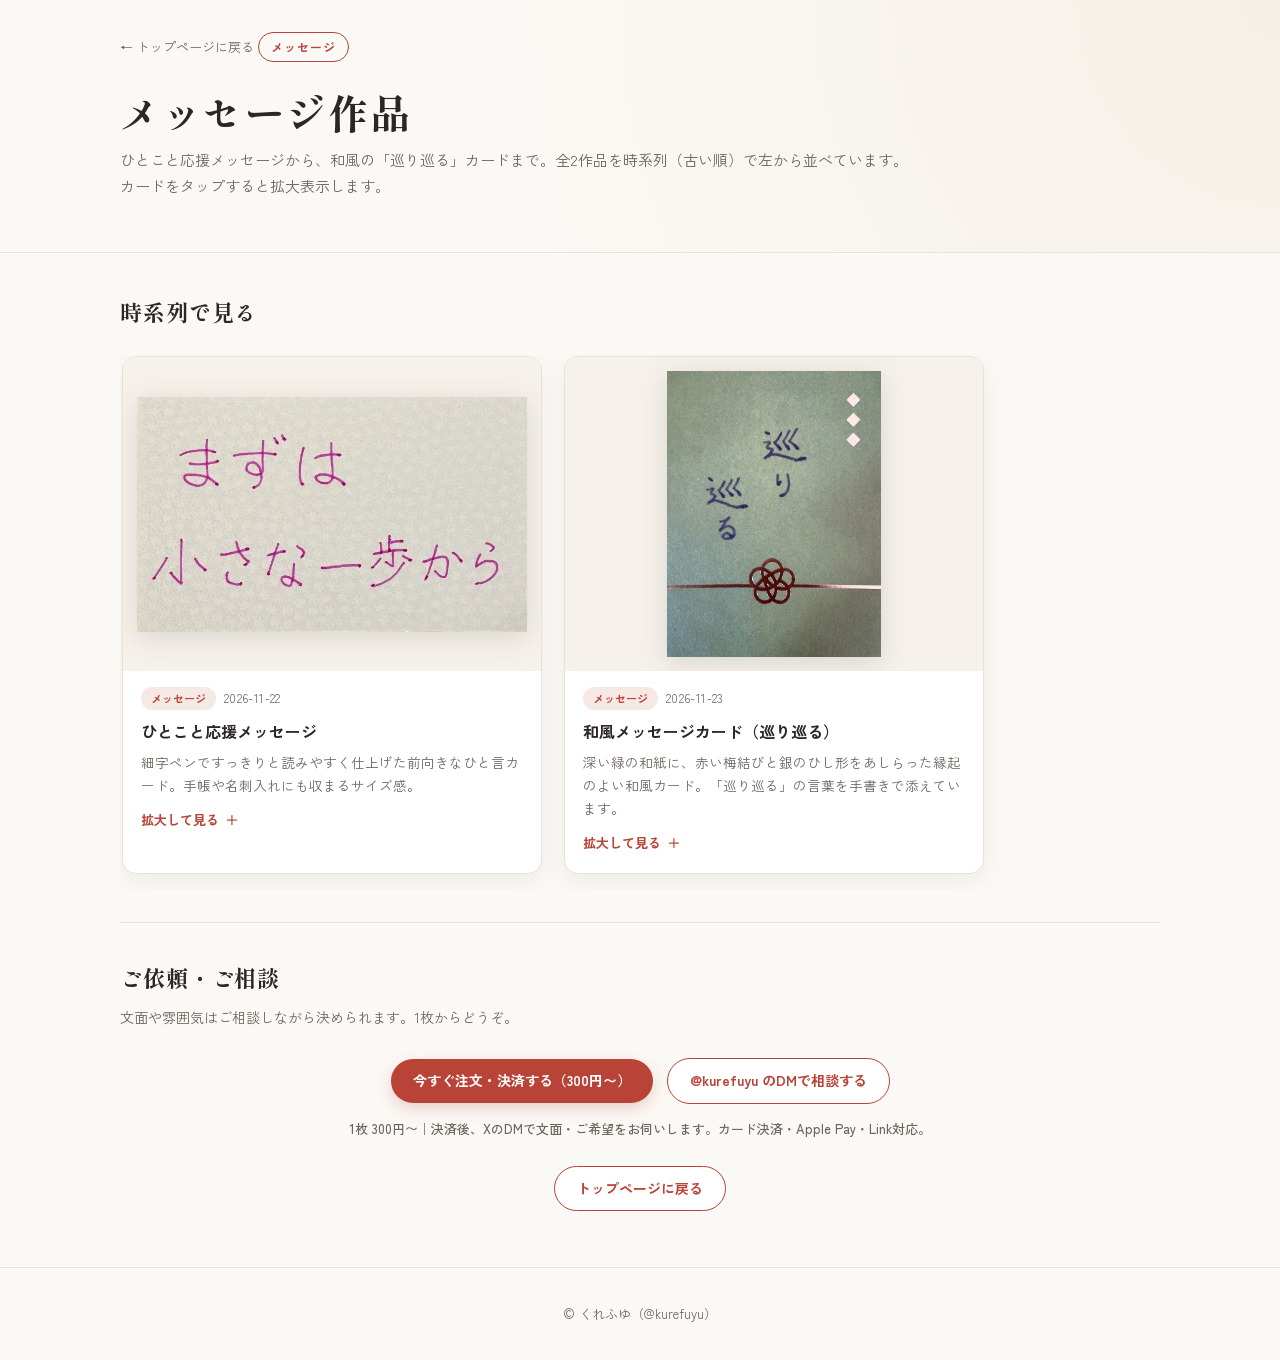
==== message.html @ 0a34953e "メッセージ作品「巡り巡る」を追加し、メッセージはジャンル別ページ(message.html)化" ====
<!DOCTYPE html>
<html lang="ja">
<head>
  <meta charset="UTF-8" />
  <meta name="viewport" content="width=device-width, initial-scale=1.0" />
  <title>メッセージ作品｜くれふゆ 作品見本</title>
  <meta name="description" content="くれふゆ（@kurefuyu）のメッセージカード作品を時系列でまとめたページです。ひとこと応援メッセージから和風の「巡り巡る」カードまで。" />
  <link rel="preconnect" href="https://fonts.googleapis.com" />
  <link rel="preconnect" href="https://fonts.gstatic.com" crossorigin />
  <link href="https://fonts.googleapis.com/css2?family=Shippori+Mincho:wght@500;700&family=Zen+Kaku+Gothic+New:wght@400;500;700&display=swap" rel="stylesheet" />
  <link rel="stylesheet" href="style.css" />
</head>
<body>
  <header class="hero hero--compact">
    <div class="container">
      <a class="back-link" href="index.html">← トップページに戻る</a>
      <div class="brand-badge">メッセージ</div>
      <h1 class="site-title">メッセージ作品</h1>
      <p class="site-subtitle">
        ひとこと応援メッセージから、和風の「巡り巡る」カードまで。<span id="genre-count">全2作品</span>を時系列（古い順）で左から並べています。<br />
        カードをタップすると拡大表示します。
      </p>
    </div>
  </header>

  <main class="container">
    <section class="gallery-section" aria-label="メッセージ作品一覧">
      <div class="section-head">
        <h2>時系列で見る</h2>
        <p class="scroll-hint">← 横にスクロールできます →</p>
      </div>
      <div id="genre-row" class="genre-row"></div>
    </section>

    <section class="order-section">
      <h2>ご依頼・ご相談</h2>
      <p class="order-lead">文面や雰囲気はご相談しながら決められます。1枚からどうぞ。</p>
      <div class="order-cta">
        <a class="btn btn-primary" href="https://buy.stripe.com/fZu28l7V74so8kVafR6Zy01" target="_blank" rel="noopener noreferrer">
          今すぐ注文・決済する（300円〜）
        </a>
        <a class="btn btn-secondary" href="https://x.com/kurefuyu" target="_blank" rel="noopener noreferrer">
          @kurefuyu のDMで相談する
        </a>
        <p class="price-note cta-note">1枚 300円〜｜決済後、XのDMで文面・ご希望をお伺いします。カード決済・Apple Pay・Link対応。</p>
      </div>
      <div class="page-actions">
        <a class="btn btn-secondary" href="index.html">トップページに戻る</a>
      </div>
    </section>
  </main>

  <footer class="site-footer">
    <div class="container">
      <p>© くれふゆ（@kurefuyu）</p>
    </div>
  </footer>

  <div id="lightbox" class="lightbox" hidden aria-modal="true" role="dialog" aria-label="作品拡大表示">
    <button id="lightbox-close" class="lightbox-close" aria-label="閉じる">×</button>
    <div class="lightbox-content">
      <img id="lightbox-img" src="" alt="" />
      <div class="lightbox-caption">
        <span id="lightbox-tag" class="card-tag"></span>
        <h3 id="lightbox-title"></h3>
        <p id="lightbox-desc"></p>
      </div>
    </div>
  </div>

  <script src="works.js"></script>
  <script src="message.js"></script>
</body>
</html>
---- style.css ----
:root {
  --bg: #fbf9f5;
  --surface: #ffffff;
  --ink: #2c2724;
  --muted: #6e655f;
  --accent: #b84336;
  --accent-soft: #f6e8e5;
  --border: #e8e1d8;
  --shadow: 0 8px 24px rgba(44, 39, 36, 0.06);
  --radius: 14px;
}

* {
  box-sizing: border-box;
}

body {
  margin: 0;
  background-color: var(--bg);
  color: var(--ink);
  font-family: "Zen Kaku Gothic New", -apple-system, BlinkMacSystemFont, "Hiragino Sans", sans-serif;
  line-height: 1.7;
  -webkit-font-smoothing: antialiased;
}

.container {
  width: min(1040px, calc(100% - 32px));
  margin: 0 auto;
}

.hero {
  padding: 56px 0 40px;
  border-bottom: 1px solid var(--border);
  background: radial-gradient(circle at top right, #f5efe6 0%, var(--bg) 60%);
}

.brand-badge {
  display: inline-block;
  padding: 4px 12px;
  border: 1px solid var(--accent);
  color: var(--accent);
  border-radius: 999px;
  font-size: 12px;
  font-weight: 700;
  letter-spacing: 0.08em;
}

.site-title {
  margin: 14px 0 10px;
  font-family: "Shippori Mincho", serif;
  font-size: clamp(28px, 4.5vw, 40px);
  font-weight: 700;
  letter-spacing: 0.04em;
  line-height: 1.25;
}

.site-subtitle {
  margin: 0 0 24px;
  color: var(--muted);
  font-size: 15px;
}

.hero-actions {
  display: flex;
  flex-wrap: wrap;
  align-items: center;
  gap: 14px;
}

.btn {
  display: inline-flex;
  align-items: center;
  justify-content: center;
  padding: 12px 22px;
  border-radius: 999px;
  font-weight: 700;
  font-size: 14px;
  line-height: 1.4;
  text-align: center;
  text-decoration: none;
  transition: transform 0.15s ease, opacity 0.15s ease, background-color 0.15s ease, border-color 0.15s ease;
}

.btn:hover {
  transform: translateY(-1px);
  opacity: 0.92;
}

.btn-primary {
  background-color: var(--accent);
  color: #ffffff;
  box-shadow: 0 6px 16px rgba(184, 67, 54, 0.22);
}

.btn-secondary {
  background-color: var(--surface);
  color: var(--accent);
  border: 1px solid var(--accent);
}

.btn-secondary:hover {
  background-color: var(--accent-soft);
}

.price-note {
  font-size: 14px;
  color: var(--muted);
  font-weight: 500;
}

.hero-actions .price-note {
  flex-basis: 100%;
}

.gallery-section {
  padding: 40px 0 32px;
}

.section-head {
  display: flex;
  flex-wrap: wrap;
  justify-content: space-between;
  align-items: center;
  gap: 16px;
  margin-bottom: 24px;
}

h2 {
  margin: 0;
  font-family: "Shippori Mincho", serif;
  font-size: 22px;
  font-weight: 700;
  letter-spacing: 0.04em;
}

.filter-bar {
  display: flex;
  flex-wrap: wrap;
  gap: 8px;
}

.filter-btn {
  border: 1px solid var(--border);
  background: var(--surface);
  color: var(--muted);
  padding: 7px 14px;
  border-radius: 999px;
  font-size: 13px;
  font-family: inherit;
  cursor: pointer;
  transition: all 0.15s ease;
}

.filter-btn:hover {
  border-color: var(--accent);
  color: var(--accent);
}

.filter-btn.is-active {
  background: var(--ink);
  border-color: var(--ink);
  color: #ffffff;
}

.gallery-grid {
  display: grid;
  grid-template-columns: repeat(auto-fill, minmax(280px, 1fr));
  gap: 22px;
}

.work-card {
  background: var(--surface);
  border: 1px solid var(--border);
  border-radius: var(--radius);
  overflow: hidden;
  box-shadow: var(--shadow);
  cursor: pointer;
  transition: transform 0.18s ease, box-shadow 0.18s ease;
  display: flex;
  flex-direction: column;
}

.work-card:hover {
  transform: translateY(-3px);
  box-shadow: 0 12px 28px rgba(44, 39, 36, 0.1);
}

.work-thumb-wrap {
  aspect-ratio: 4 / 3;
  background: #f6f2eb;
  padding: 14px;
  overflow: hidden;
  display: flex;
  align-items: center;
  justify-content: center;
}

.work-thumb {
  width: 100%;
  height: 100%;
  object-fit: contain;
  display: block;
  filter: drop-shadow(0 6px 14px rgba(44, 39, 36, 0.14));
}

.work-body {
  padding: 16px 18px 18px;
}

.card-tag {
  display: inline-block;
  font-size: 11px;
  font-weight: 700;
  color: var(--accent);
  background: var(--accent-soft);
  padding: 2px 10px;
  border-radius: 999px;
  margin-bottom: 8px;
}

.work-title {
  margin: 0 0 6px;
  font-size: 16px;
  font-weight: 700;
}

.work-desc {
  margin: 0;
  font-size: 13.5px;
  color: var(--muted);
}

.order-section {
  padding: 36px 0 56px;
  border-top: 1px solid var(--border);
}

.steps-grid {
  margin-top: 20px;
  display: grid;
  grid-template-columns: repeat(auto-fit, minmax(220px, 1fr));
  gap: 16px;
}

.step-card {
  background: var(--surface);
  border: 1px solid var(--border);
  border-radius: var(--radius);
  padding: 20px;
}

.step-num {
  font-family: "Shippori Mincho", serif;
  font-size: 13px;
  font-weight: 700;
  color: var(--accent);
  letter-spacing: 0.08em;
}

.step-card h3 {
  margin: 6px 0 8px;
  font-size: 16px;
}

.step-card p {
  margin: 0;
  font-size: 13.5px;
  color: var(--muted);
}

.order-cta {
  margin-top: 28px;
  display: flex;
  flex-wrap: wrap;
  justify-content: center;
  align-items: center;
  gap: 14px;
}

.order-cta .cta-note {
  flex-basis: 100%;
  margin: 0;
  text-align: center;
  font-size: 13px;
}

@media (max-width: 480px) {
  .hero-actions .btn,
  .order-cta .btn {
    width: 100%;
    padding: 13px 18px;
  }
}

.site-footer {
  border-top: 1px solid var(--border);
  padding: 22px 0;
  text-align: center;
  font-size: 13px;
  color: var(--muted);
}

.lightbox {
  position: fixed;
  inset: 0;
  background: rgba(24, 21, 19, 0.82);
  display: flex;
  align-items: center;
  justify-content: center;
  padding: 20px;
  z-index: 100;
}

.lightbox[hidden] {
  display: none;
}

.lightbox-close {
  position: fixed;
  top: 16px;
  right: 20px;
  width: 40px;
  height: 40px;
  border-radius: 50%;
  border: none;
  background: rgba(255, 255, 255, 0.92);
  color: var(--ink);
  font-size: 24px;
  line-height: 1;
  cursor: pointer;
}

.lightbox-content {
  max-width: 720px;
  width: 100%;
  background: var(--surface);
  border-radius: var(--radius);
  overflow: hidden;
  box-shadow: 0 20px 50px rgba(0, 0, 0, 0.35);
}

.lightbox-content img {
  width: 100%;
  max-height: 68vh;
  object-fit: contain;
  background: #f2ede5;
  display: block;
}

.lightbox-caption {
  padding: 16px 20px 20px;
}

.lightbox-caption h3 {
  margin: 0 0 6px;
  font-size: 17px;
}

.lightbox-caption p {
  margin: 0;
  font-size: 14px;
  color: var(--muted);
}

/* ============================================================
   ジャンル別ページ対応（2026-11-23 追加）
   - トップページのジャンル入口カード
   - メッセージ / message.html の時系列横並び
   ============================================================ */

.card-meta {
  display: flex;
  align-items: center;
  flex-wrap: wrap;
  gap: 8px;
  margin-bottom: 8px;
}

.card-meta .card-tag {
  margin-bottom: 0;
}

.work-date {
  font-size: 12px;
  color: var(--muted);
  letter-spacing: 0.03em;
}

/* ジャンル別ページへ遷移する入口カード（リンク） */
.work-card--link {
  text-decoration: none;
  color: inherit;
}

.work-more {
  display: inline-flex;
  align-items: center;
  gap: 6px;
  margin: 12px 0 0;
  font-size: 13px;
  font-weight: 700;
  color: var(--accent);
}

.work-more span {
  display: inline-block;
  transition: transform 0.15s ease;
}

.work-card--link:hover .work-more span,
.work-card:hover .work-more span {
  transform: translateX(3px);
}

/* ジャンル別ページのヘッダー */
.hero--compact {
  padding: 32px 0 30px;
}

.back-link {
  display: inline-block;
  margin-bottom: 14px;
  font-size: 13px;
  color: var(--muted);
  text-decoration: none;
  border-bottom: 1px solid transparent;
  transition: color 0.15s ease, border-color 0.15s ease;
}

.back-link:hover {
  color: var(--accent);
  border-bottom-color: var(--accent);
}

.scroll-hint {
  display: none;
  margin: 0;
  font-size: 12.5px;
  color: var(--muted);
}

/* 同じジャンルの作品を時系列に横並び（PCは横並び、スマホは横スクロール） */
.genre-row {
  display: flex;
  align-items: stretch;
  gap: 22px;
  overflow-x: auto;
  padding: 2px 2px 16px;
  scroll-snap-type: x mandatory;
  -webkit-overflow-scrolling: touch;
}

.genre-row .genre-card {
  flex: 0 0 min(420px, 82vw);
  max-width: 100%;
  scroll-snap-align: start;
}

.genre-row::-webkit-scrollbar {
  height: 8px;
}

.genre-row::-webkit-scrollbar-thumb {
  background: var(--border);
  border-radius: 999px;
}

.order-lead {
  margin: 10px 0 0;
  font-size: 14px;
  color: var(--muted);
}

.page-actions {
  margin-top: 26px;
  display: flex;
  justify-content: center;
}

@media (max-width: 640px) {
  .scroll-hint {
    display: block;
  }

  .genre-row {
    gap: 16px;
  }

  .genre-row .genre-card {
    flex-basis: 84vw;
  }
}
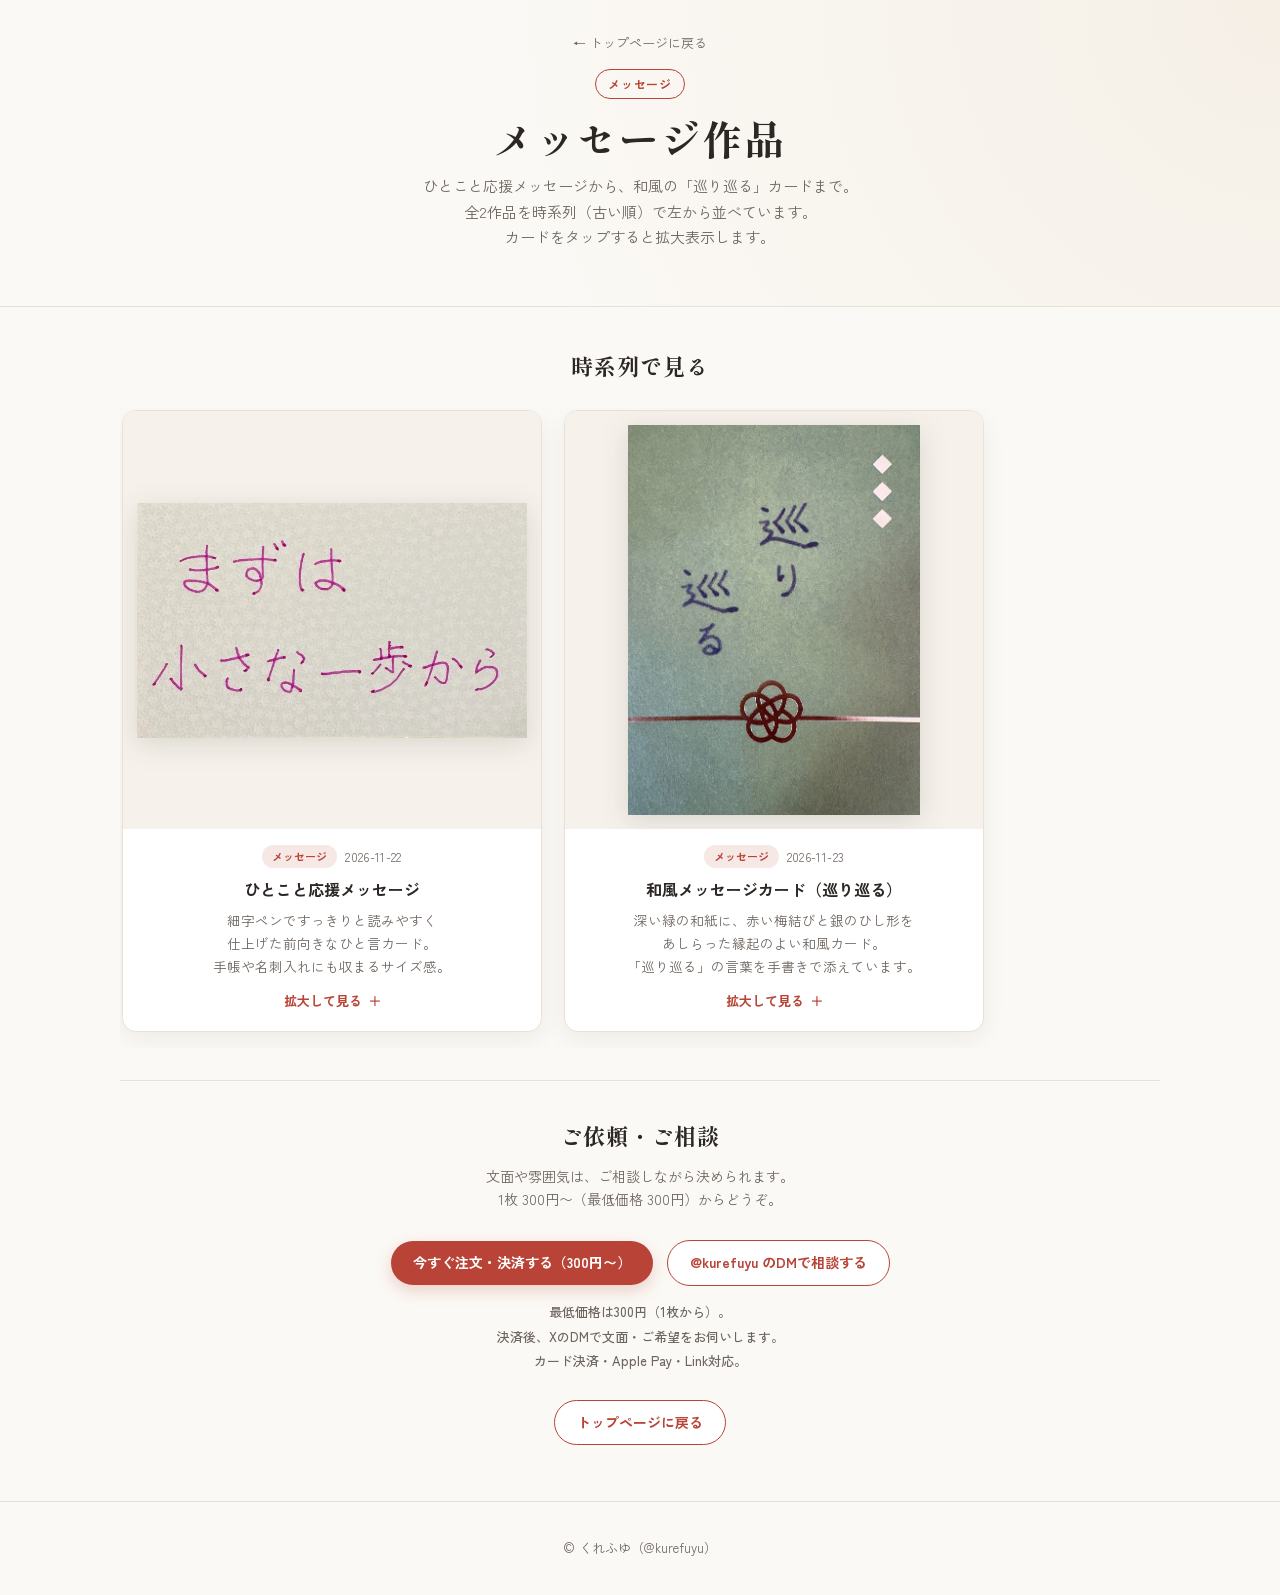
==== commit 4df10b2a: "文章を中央揃えに統一し、読みやすい改行と最低価格300円の明記を追加" ====
--- a/message.html
+++ b/message.html
@@ -17,7 +17,8 @@
       <div class="brand-badge">メッセージ</div>
       <h1 class="site-title">メッセージ作品</h1>
       <p class="site-subtitle">
-        ひとこと応援メッセージから、和風の「巡り巡る」カードまで。<span id="genre-count">全2作品</span>を時系列（古い順）で左から並べています。<br />
+        ひとこと応援メッセージから、<br class="sp-only" />和風の「巡り巡る」カードまで。<br />
+        <span id="genre-count">全2作品</span>を時系列（古い順）で<br class="sp-only" />左から並べています。<br />
         カードをタップすると拡大表示します。
       </p>
     </div>
@@ -34,7 +35,7 @@
 
     <section class="order-section">
       <h2>ご依頼・ご相談</h2>
-      <p class="order-lead">文面や雰囲気はご相談しながら決められます。1枚からどうぞ。</p>
+      <p class="order-lead">文面や雰囲気は、ご相談しながら決められます。<br />1枚 300円〜（最低価格 300円）からどうぞ。</p>
       <div class="order-cta">
         <a class="btn btn-primary" href="https://buy.stripe.com/fZu28l7V74so8kVafR6Zy01" target="_blank" rel="noopener noreferrer">
           今すぐ注文・決済する（300円〜）
@@ -42,7 +43,7 @@
         <a class="btn btn-secondary" href="https://x.com/kurefuyu" target="_blank" rel="noopener noreferrer">
           @kurefuyu のDMで相談する
         </a>
-        <p class="price-note cta-note">1枚 300円〜｜決済後、XのDMで文面・ご希望をお伺いします。カード決済・Apple Pay・Link対応。</p>
+        <p class="price-note cta-note">最低価格は300円（1枚から）。<br />決済後、XのDMで文面・ご希望をお伺いします。<br />カード決済・Apple Pay・Link対応。</p>
       </div>
       <div class="page-actions">
         <a class="btn btn-secondary" href="index.html">トップページに戻る</a>
--- a/style.css
+++ b/style.css
@@ -23,15 +23,119 @@
   -webkit-font-smoothing: antialiased;
 }
 
+/* 端末ごとの改行（スマホ専用 / PC専用の <br>） */
+br.sp-only {
+  display: none;
+}
+
+br.pc-only {
+  display: inline;
+}
+
+@media (max-width: 760px) {
+  br.sp-only {
+    display: inline;
+  }
+
+  br.pc-only {
+    display: none;
+  }
+}
+
 .container {
   width: min(1040px, calc(100% - 32px));
   margin: 0 auto;
 }
 
 .hero {
-  padding: 56px 0 40px;
+  padding: 48px 0 44px;
   border-bottom: 1px solid var(--border);
   background: radial-gradient(circle at top right, #f5efe6 0%, var(--bg) 60%);
+  text-align: center;
+}
+
+/* ============================================================
+   ヒーロー：イラストを上に置き、文章はすべて中央揃え
+   （2026-11-25 中央配置に変更）
+   ============================================================ */
+.hero-inner {
+  display: flex;
+  flex-direction: column;
+  align-items: center;
+  gap: clamp(18px, 3vw, 28px);
+  text-align: center;
+}
+
+.hero-copy {
+  min-width: 0;
+  max-width: 680px;
+  text-align: center;
+}
+
+.hero-visual {
+  position: relative;
+  margin: 0;
+  width: clamp(200px, 26vw, 272px);
+}
+
+/* イラストの背後に滲むように置く淡い円 */
+.hero-visual::before {
+  content: "";
+  position: absolute;
+  inset: -16%;
+  border-radius: 50%;
+  background: radial-gradient(circle, rgba(184, 67, 54, 0.1) 0%, rgba(184, 67, 54, 0) 68%);
+  z-index: 0;
+}
+
+.hero-portrait {
+  position: relative;
+  z-index: 1;
+  display: block;
+  width: 100%;
+  height: auto;
+  padding: 8px;
+  background: #fffdfa;
+  border: 1px solid var(--border);
+  border-radius: 26px;
+  box-shadow: 0 18px 40px rgba(44, 39, 36, 0.13);
+}
+
+/* ヒーローの「1枚 300円〜」のお知らせ */
+.hero-price {
+  display: inline-flex;
+  flex-direction: column;
+  align-items: center;
+  gap: 2px;
+  padding: 9px 20px 11px;
+  background: var(--surface);
+  border: 1px solid var(--border);
+  border-radius: 14px;
+  box-shadow: 0 4px 14px rgba(44, 39, 36, 0.05);
+  text-align: center;
+}
+
+.hero-price span.price-min {
+  font-size: 12px;
+  font-weight: 700;
+  color: var(--accent);
+  letter-spacing: 0.02em;
+  line-height: 1.4;
+}
+
+.hero-price strong {
+  font-family: "Shippori Mincho", serif;
+  font-size: 19px;
+  font-weight: 700;
+  letter-spacing: 0.04em;
+  color: var(--accent);
+  line-height: 1.35;
+}
+
+.hero-price span {
+  font-size: 11.5px;
+  color: var(--muted);
+  line-height: 1.4;
 }
 
 .brand-badge {
@@ -55,16 +159,25 @@
 }
 
 .site-subtitle {
-  margin: 0 0 24px;
+  max-width: 640px;
+  margin: 0 auto 26px;
   color: var(--muted);
   font-size: 15px;
+  text-align: center;
+  text-wrap: pretty;
+  word-break: auto-phrase;
 }
 
 .hero-actions {
   display: flex;
   flex-wrap: wrap;
   align-items: center;
+  justify-content: center;
   gap: 14px;
+}
+
+.hero-actions .btn-secondary {
+  padding: 13px 24px;
 }
 
 .btn {
@@ -112,17 +225,41 @@
   flex-basis: 100%;
 }
 
+/* スマホ：少し詰めて、文字も読みやすい大きさに */
+@media (max-width: 760px) {
+  .hero {
+    padding: 30px 0 30px;
+  }
+
+  .hero-inner {
+    gap: 16px;
+  }
+
+  .hero-visual {
+    width: min(230px, 60vw);
+  }
+
+  .site-title {
+    margin-top: 10px;
+  }
+
+  .site-subtitle {
+    font-size: 14.5px;
+  }
+}
+
 .gallery-section {
   padding: 40px 0 32px;
 }
 
 .section-head {
   display: flex;
-  flex-wrap: wrap;
-  justify-content: space-between;
-  align-items: center;
-  gap: 16px;
+  flex-direction: column;
+  align-items: center;
+  justify-content: center;
+  gap: 14px;
   margin-bottom: 24px;
+  text-align: center;
 }
 
 h2 {
@@ -131,11 +268,13 @@
   font-size: 22px;
   font-weight: 700;
   letter-spacing: 0.04em;
+  text-align: center;
 }
 
 .filter-bar {
   display: flex;
   flex-wrap: wrap;
+  justify-content: center;
   gap: 8px;
 }
 
@@ -205,6 +344,7 @@
 
 .work-body {
   padding: 16px 18px 18px;
+  text-align: center;
 }
 
 .card-tag {
@@ -228,11 +368,15 @@
   margin: 0;
   font-size: 13.5px;
   color: var(--muted);
+  text-align: center;
+  text-wrap: pretty;
+  word-break: auto-phrase;
 }
 
 .order-section {
   padding: 36px 0 56px;
   border-top: 1px solid var(--border);
+  text-align: center;
 }
 
 .steps-grid {
@@ -247,6 +391,7 @@
   border: 1px solid var(--border);
   border-radius: var(--radius);
   padding: 20px;
+  text-align: center;
 }
 
 .step-num {
@@ -266,6 +411,8 @@
   margin: 0;
   font-size: 13.5px;
   color: var(--muted);
+  text-wrap: pretty;
+  word-break: auto-phrase;
 }
 
 .order-cta {
@@ -282,6 +429,9 @@
   margin: 0;
   text-align: center;
   font-size: 13px;
+  line-height: 1.9;
+  text-wrap: pretty;
+  word-break: auto-phrase;
 }
 
 @media (max-width: 480px) {
@@ -349,6 +499,13 @@
 
 .lightbox-caption {
   padding: 16px 20px 20px;
+  text-align: center;
+}
+
+.lightbox-caption p {
+  text-align: center;
+  text-wrap: pretty;
+  word-break: auto-phrase;
 }
 
 .lightbox-caption h3 {
@@ -371,6 +528,7 @@
 .card-meta {
   display: flex;
   align-items: center;
+  justify-content: center;
   flex-wrap: wrap;
   gap: 8px;
   margin-bottom: 8px;
@@ -415,11 +573,13 @@
 /* ジャンル別ページのヘッダー */
 .hero--compact {
   padding: 32px 0 30px;
+  text-align: center;
 }
 
 .back-link {
-  display: inline-block;
-  margin-bottom: 14px;
+  display: block;
+  width: fit-content;
+  margin: 0 auto 14px;
   font-size: 13px;
   color: var(--muted);
   text-decoration: none;
@@ -437,6 +597,7 @@
   margin: 0;
   font-size: 12.5px;
   color: var(--muted);
+  text-align: center;
 }
 
 /* 同じジャンルの作品を時系列に横並び（PCは横並び、スマホは横スクロール） */
@@ -456,6 +617,11 @@
   scroll-snap-align: start;
 }
 
+/* 縦長のカードでも見やすく（ジャンル別ページのサムネイルは正方形枠に） */
+.genre-row .genre-card .work-thumb-wrap {
+  aspect-ratio: 1 / 1;
+}
+
 .genre-row::-webkit-scrollbar {
   height: 8px;
 }
@@ -469,6 +635,9 @@
   margin: 10px 0 0;
   font-size: 14px;
   color: var(--muted);
+  text-align: center;
+  text-wrap: pretty;
+  word-break: auto-phrase;
 }
 
 .page-actions {
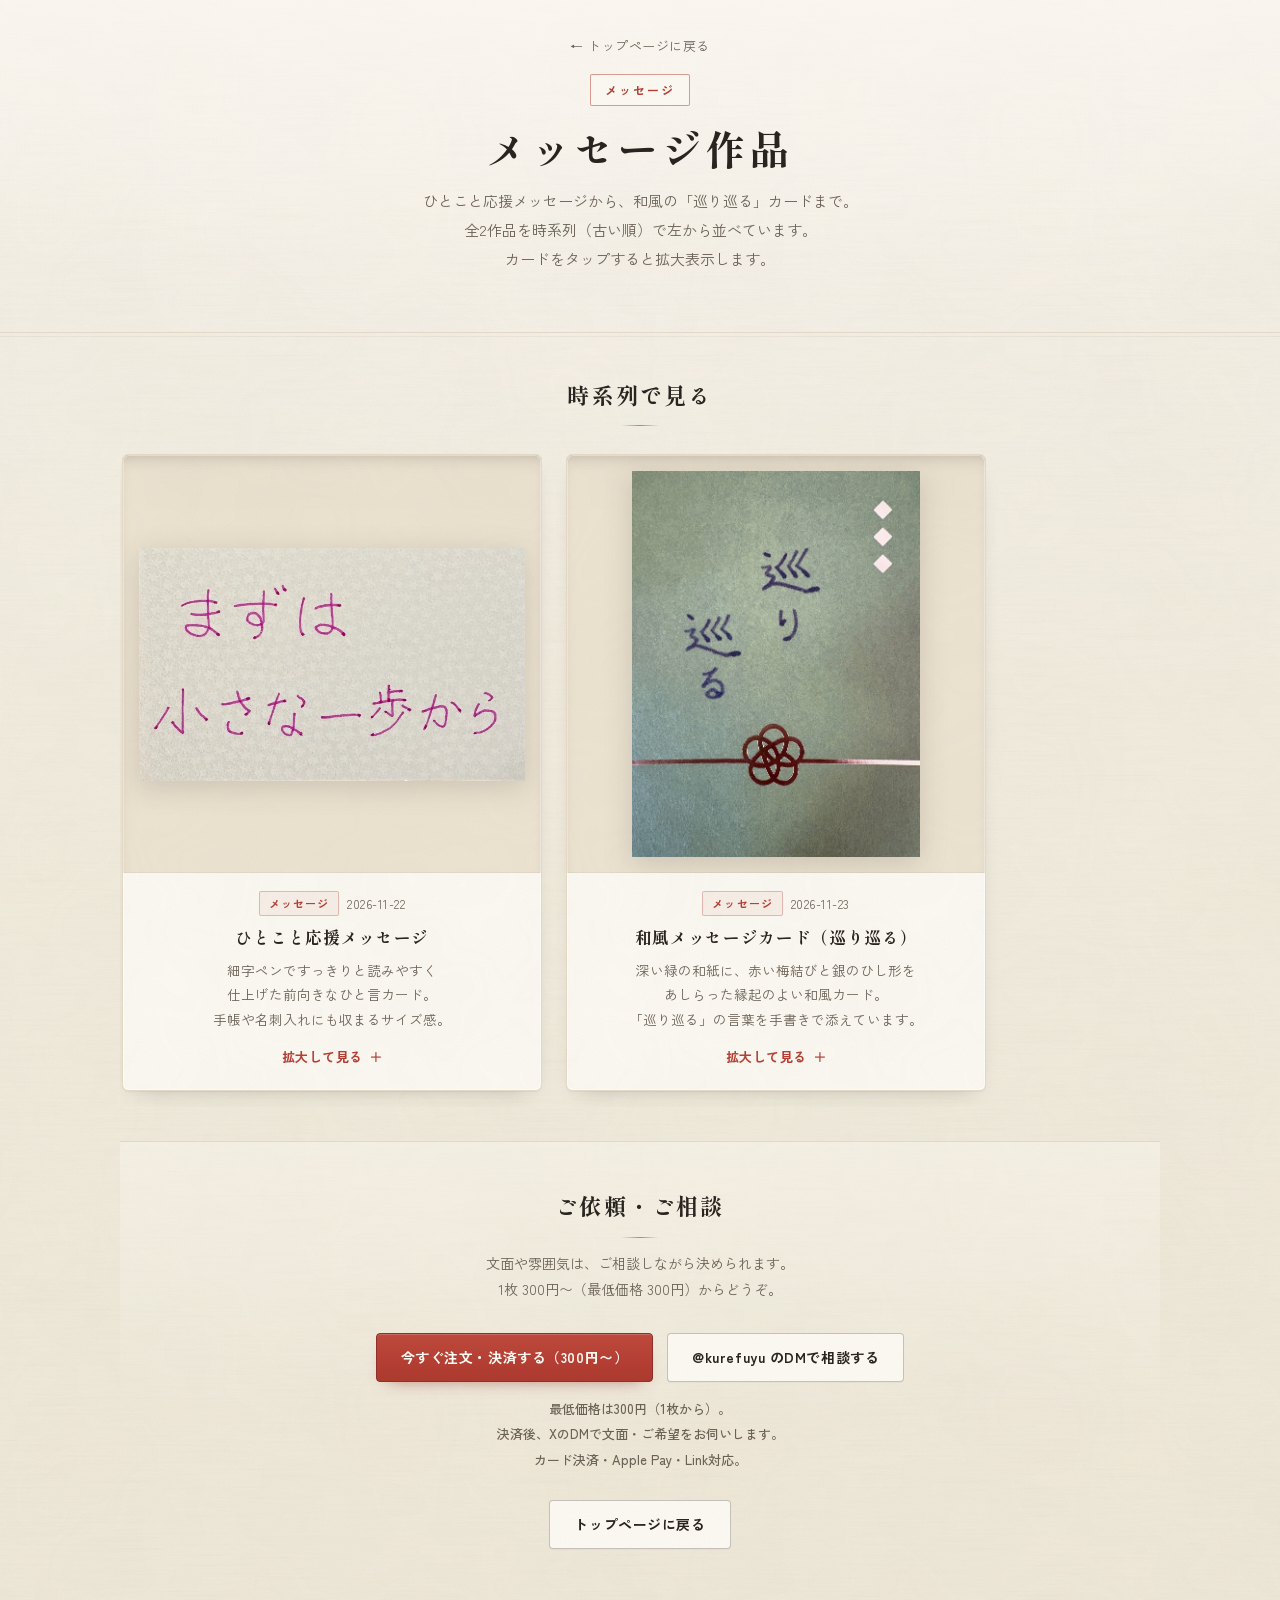
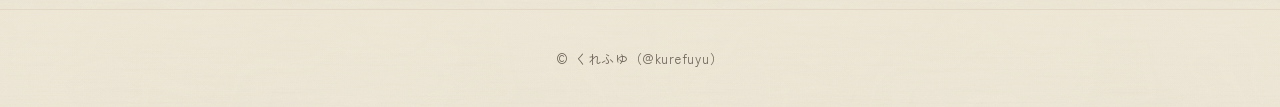
==== commit 307bf352: "和紙を基調としたデザインに刷新し、決済リンクを新しい300円商品に更新" ====
--- a/message.html
+++ b/message.html
@@ -37,7 +37,7 @@
       <h2>ご依頼・ご相談</h2>
       <p class="order-lead">文面や雰囲気は、ご相談しながら決められます。<br />1枚 300円〜（最低価格 300円）からどうぞ。</p>
       <div class="order-cta">
-        <a class="btn btn-primary" href="https://buy.stripe.com/fZu28l7V74so8kVafR6Zy01" target="_blank" rel="noopener noreferrer">
+        <a class="btn btn-primary" href="https://buy.stripe.com/aFa14h5MZcYU44Few76Zy02" target="_blank" rel="noopener noreferrer">
           今すぐ注文・決済する（300円〜）
         </a>
         <a class="btn btn-secondary" href="https://x.com/kurefuyu" target="_blank" rel="noopener noreferrer">
--- a/style.css
+++ b/style.css
@@ -1,13 +1,41 @@
+/* ============================================================
+   くれふゆ 作品見本
+   2026-11-28 和紙を基調としたデザインに刷新
+   - 背景：生成り・楮（こうぞ）和紙の色調＋インラインSVGの紙目・繊維
+   - カード・ボタン：和紙白の便箋・色紙のような重なり、細い和の罫線
+   - アクセント：朱（落款・朱印）#b43e33 / 墨 #2a2420 / 金茶 #a98b56
+   ============================================================ */
 :root {
-  --bg: #fbf9f5;
-  --surface: #ffffff;
-  --ink: #2c2724;
-  --muted: #6e655f;
-  --accent: #b84336;
-  --accent-soft: #f6e8e5;
-  --border: #e8e1d8;
-  --shadow: 0 8px 24px rgba(44, 39, 36, 0.06);
-  --radius: 14px;
+  /* 和紙の色 */
+  --washi-pale: #fcf9f2;
+  --washi-light: #f6f1e7;
+  --washi: #f2ebdc;
+  --washi-deep: #efe7d6;
+  --washi-edge: #e2d8c5;
+
+  /* 墨・朱・金茶 */
+  --ink: #2a2420;
+  --muted: #6b6156;
+  --accent: #b43e33;
+  --accent-deep: #8f2f27;
+  --accent-soft: #f4e6e0;
+  --gold: #a98b56;
+
+  --bg: var(--washi-light);
+  --surface: var(--washi-pale);
+  --border: var(--washi-edge);
+  --shadow: 0 1px 1px rgba(42, 36, 32, 0.05), 0 10px 22px -14px rgba(42, 36, 32, 0.28);
+  --shadow-lift: 0 2px 2px rgba(42, 36, 32, 0.05), 0 18px 32px -16px rgba(42, 36, 32, 0.34);
+  --radius: 6px;
+  --radius-sm: 4px;
+
+  /* 紙の質感（インラインSVG） */
+  /* 細かな紙目・粒子 */
+  --tex-grain: url("data:image/svg+xml,%3Csvg xmlns='http://www.w3.org/2000/svg' width='200' height='200'%3E%3Cfilter id='g'%3E%3CfeTurbulence type='fractalNoise' baseFrequency='0.85' numOctaves='4' stitchTiles='stitch'/%3E%3CfeColorMatrix type='saturate' values='0'/%3E%3C/filter%3E%3Crect width='200' height='200' filter='url(%23g)' opacity='0.06'/%3E%3C/svg%3E");
+  /* 横に流れる楮の繊維 */
+  --tex-fiber: url("data:image/svg+xml,%3Csvg xmlns='http://www.w3.org/2000/svg' width='420' height='420'%3E%3Cfilter id='f'%3E%3CfeTurbulence type='fractalNoise' baseFrequency='0.012 0.45' numOctaves='3' seed='9' stitchTiles='stitch'/%3E%3CfeColorMatrix type='saturate' values='0'/%3E%3C/filter%3E%3Crect width='420' height='420' filter='url(%23f)' opacity='0.055'/%3E%3C/svg%3E");
+  /* 楮和紙のゆらぎ（大きな濃淡） */
+  --tex-mottle: url("data:image/svg+xml,%3Csvg xmlns='http://www.w3.org/2000/svg' width='640' height='640'%3E%3Cfilter id='m'%3E%3CfeTurbulence type='fractalNoise' baseFrequency='0.007' numOctaves='3' seed='3' stitchTiles='stitch'/%3E%3CfeColorMatrix type='saturate' values='0'/%3E%3C/filter%3E%3Crect width='640' height='640' filter='url(%23m)' opacity='0.045'/%3E%3C/svg%3E");
 }
 
 * {
@@ -16,11 +44,31 @@
 
 body {
   margin: 0;
-  background-color: var(--bg);
+  min-height: 100vh;
   color: var(--ink);
   font-family: "Zen Kaku Gothic New", -apple-system, BlinkMacSystemFont, "Hiragino Sans", sans-serif;
-  line-height: 1.7;
+  line-height: 1.8;
+  background-color: var(--washi-light);
+  background-image:
+    var(--tex-mottle),
+    var(--tex-fiber),
+    var(--tex-grain),
+    radial-gradient(120% 70% at 50% -10%, #fbf7ee 0%, rgba(251, 247, 238, 0) 55%),
+    linear-gradient(180deg, #f7f2e8 0%, #f3ecdd 42%, var(--washi-deep) 100%);
+  background-repeat: repeat, repeat, repeat, no-repeat, no-repeat;
+  background-size: 640px 640px, 420px 420px, 200px 200px, cover, cover;
+  background-attachment: scroll;
   -webkit-font-smoothing: antialiased;
+  text-rendering: optimizeLegibility;
+}
+
+::selection {
+  background: rgba(180, 62, 51, 0.16);
+}
+
+:focus-visible {
+  outline: 2px solid rgba(180, 62, 51, 0.55);
+  outline-offset: 3px;
 }
 
 /* 端末ごとの改行（スマホ専用 / PC専用の <br>） */
@@ -47,17 +95,30 @@
   margin: 0 auto;
 }
 
-.hero {
-  padding: 48px 0 44px;
-  border-bottom: 1px solid var(--border);
-  background: radial-gradient(circle at top right, #f5efe6 0%, var(--bg) 60%);
-  text-align: center;
-}
-
 /* ============================================================
    ヒーロー：イラストを上に置き、文章はすべて中央揃え
-   （2026-11-25 中央配置に変更）
+   （2026-11-25 中央配置／2026-11-28 和紙の台紙調に）
    ============================================================ */
+.hero {
+  position: relative;
+  padding: 56px 0 46px;
+  border-bottom: 1px solid var(--washi-edge);
+  background: linear-gradient(180deg, rgba(252, 249, 242, 0.62) 0%, rgba(252, 249, 242, 0) 80%);
+  text-align: center;
+}
+
+/* 和紙の端に重なる細い罫線 */
+.hero::after {
+  content: "";
+  position: absolute;
+  left: 0;
+  right: 0;
+  bottom: -5px;
+  height: 1px;
+  background: rgba(42, 36, 32, 0.05);
+  pointer-events: none;
+}
+
 .hero-inner {
   display: flex;
   flex-direction: column;
@@ -78,84 +139,117 @@
   width: clamp(200px, 26vw, 272px);
 }
 
-/* イラストの背後に滲むように置く淡い円 */
+/* イラストの背後に滲む、朱と金茶の淡い円 */
 .hero-visual::before {
   content: "";
   position: absolute;
   inset: -16%;
   border-radius: 50%;
-  background: radial-gradient(circle, rgba(184, 67, 54, 0.1) 0%, rgba(184, 67, 54, 0) 68%);
+  background: radial-gradient(
+    circle,
+    rgba(180, 62, 51, 0.09) 0%,
+    rgba(169, 139, 86, 0.07) 46%,
+    rgba(180, 62, 51, 0) 72%
+  );
   z-index: 0;
 }
 
+/* 和紙の台紙に貼ったようなポートレート */
 .hero-portrait {
   position: relative;
   z-index: 1;
   display: block;
   width: 100%;
   height: auto;
-  padding: 8px;
-  background: #fffdfa;
-  border: 1px solid var(--border);
-  border-radius: 26px;
-  box-shadow: 0 18px 40px rgba(44, 39, 36, 0.13);
-}
-
-/* ヒーローの「1枚 300円〜」のお知らせ */
+  padding: 10px;
+  background-color: var(--washi-pale);
+  background-image: var(--tex-mottle), var(--tex-grain);
+  background-size: 640px 640px, 150px 150px;
+  border: 1px solid var(--washi-edge);
+  border-radius: var(--radius);
+  box-shadow:
+    0 0 0 5px rgba(252, 249, 242, 0.45),
+    var(--shadow);
+}
+
+/* ヒーローの「1枚 300円〜」のお知らせ（色紙を重ねたような台） */
 .hero-price {
+  position: relative;
   display: inline-flex;
   flex-direction: column;
   align-items: center;
-  gap: 2px;
-  padding: 9px 20px 11px;
-  background: var(--surface);
-  border: 1px solid var(--border);
-  border-radius: 14px;
-  box-shadow: 0 4px 14px rgba(44, 39, 36, 0.05);
-  text-align: center;
+  gap: 3px;
+  padding: 13px 26px 14px;
+  background-color: var(--washi-pale);
+  background-image: var(--tex-mottle), var(--tex-grain);
+  background-size: 640px 640px, 160px 160px;
+  border: 1px solid var(--washi-edge);
+  border-radius: var(--radius-sm);
+  box-shadow:
+    inset 0 0 0 1px rgba(255, 255, 255, 0.75),
+    0 1px 1px rgba(42, 36, 32, 0.04),
+    0 8px 18px -12px rgba(42, 36, 32, 0.35);
+  text-align: center;
+}
+
+/* 上端の金茶の細い筋 */
+.hero-price::before {
+  content: "";
+  position: absolute;
+  top: -1px;
+  left: 50%;
+  transform: translateX(-50%);
+  width: 56px;
+  height: 2px;
+  background: linear-gradient(90deg, rgba(169, 139, 86, 0), var(--gold), rgba(169, 139, 86, 0));
+  opacity: 0.8;
 }
 
 .hero-price span.price-min {
   font-size: 12px;
   font-weight: 700;
   color: var(--accent);
-  letter-spacing: 0.02em;
-  line-height: 1.4;
+  letter-spacing: 0.04em;
+  line-height: 1.5;
 }
 
 .hero-price strong {
   font-family: "Shippori Mincho", serif;
   font-size: 19px;
   font-weight: 700;
-  letter-spacing: 0.04em;
+  letter-spacing: 0.08em;
   color: var(--accent);
-  line-height: 1.35;
+  line-height: 1.4;
 }
 
 .hero-price span {
   font-size: 11.5px;
   color: var(--muted);
-  line-height: 1.4;
-}
-
+  line-height: 1.5;
+  letter-spacing: 0.02em;
+}
+
+/* 落款・朱印を思わせる小さなバッジ */
 .brand-badge {
   display: inline-block;
-  padding: 4px 12px;
-  border: 1px solid var(--accent);
+  padding: 4px 14px;
+  border: 1px solid rgba(180, 62, 51, 0.5);
+  background: rgba(252, 249, 242, 0.55);
   color: var(--accent);
-  border-radius: 999px;
+  border-radius: 2px;
   font-size: 12px;
   font-weight: 700;
-  letter-spacing: 0.08em;
+  letter-spacing: 0.16em;
 }
 
 .site-title {
-  margin: 14px 0 10px;
+  margin: 16px 0 12px;
   font-family: "Shippori Mincho", serif;
   font-size: clamp(28px, 4.5vw, 40px);
   font-weight: 700;
-  letter-spacing: 0.04em;
-  line-height: 1.25;
+  letter-spacing: 0.09em;
+  line-height: 1.3;
+  color: var(--ink);
 }
 
 .site-subtitle {
@@ -163,6 +257,7 @@
   margin: 0 auto 26px;
   color: var(--muted);
   font-size: 15px;
+  line-height: 1.95;
   text-align: center;
   text-wrap: pretty;
   word-break: auto-phrase;
@@ -180,43 +275,62 @@
   padding: 13px 24px;
 }
 
+/* ------------------------------------------------------------
+   ボタン：朱の落款ボタン／和紙白の罫線ボタン
+   ------------------------------------------------------------ */
 .btn {
   display: inline-flex;
   align-items: center;
   justify-content: center;
-  padding: 12px 22px;
-  border-radius: 999px;
+  padding: 13px 24px;
+  border-radius: var(--radius-sm);
   font-weight: 700;
   font-size: 14px;
-  line-height: 1.4;
+  line-height: 1.5;
+  letter-spacing: 0.04em;
   text-align: center;
   text-decoration: none;
-  transition: transform 0.15s ease, opacity 0.15s ease, background-color 0.15s ease, border-color 0.15s ease;
+  transition: transform 0.15s ease, opacity 0.15s ease, background-color 0.15s ease,
+    border-color 0.15s ease, color 0.15s ease, box-shadow 0.15s ease;
 }
 
 .btn:hover {
   transform: translateY(-1px);
-  opacity: 0.92;
 }
 
 .btn-primary {
   background-color: var(--accent);
-  color: #ffffff;
-  box-shadow: 0 6px 16px rgba(184, 67, 54, 0.22);
+  background-image: linear-gradient(180deg, #bd4a3d 0%, var(--accent) 58%, #ab3a2f 100%);
+  color: #fdfaf3;
+  border: 1px solid var(--accent-deep);
+  box-shadow:
+    inset 0 1px 0 rgba(255, 255, 255, 0.18),
+    0 8px 18px -12px rgba(143, 47, 39, 0.75);
+}
+
+.btn-primary:hover {
+  background-image: linear-gradient(180deg, #b34337 0%, #a83a2f 58%, #9b3329 100%);
+  opacity: 1;
 }
 
 .btn-secondary {
-  background-color: var(--surface);
+  background-color: var(--washi-pale);
+  background-image: var(--tex-grain);
+  background-size: 150px 150px;
+  color: var(--ink);
+  border: 1px solid rgba(42, 36, 32, 0.26);
+  box-shadow: 0 1px 1px rgba(42, 36, 32, 0.03);
+}
+
+.btn-secondary:hover {
+  background-color: #f8f3e9;
+  border-color: var(--accent);
   color: var(--accent);
-  border: 1px solid var(--accent);
-}
-
-.btn-secondary:hover {
-  background-color: var(--accent-soft);
+  opacity: 1;
 }
 
 .price-note {
-  font-size: 14px;
+  font-size: 13.5px;
   color: var(--muted);
   font-weight: 500;
 }
@@ -228,7 +342,7 @@
 /* スマホ：少し詰めて、文字も読みやすい大きさに */
 @media (max-width: 760px) {
   .hero {
-    padding: 30px 0 30px;
+    padding: 34px 0 32px;
   }
 
   .hero-inner {
@@ -240,16 +354,20 @@
   }
 
   .site-title {
-    margin-top: 10px;
+    margin-top: 12px;
   }
 
   .site-subtitle {
     font-size: 14.5px;
-  }
-}
-
+    line-height: 1.9;
+  }
+}
+
+/* ============================================================
+   ギャラリー
+   ============================================================ */
 .gallery-section {
-  padding: 40px 0 32px;
+  padding: 42px 0 34px;
 }
 
 .section-head {
@@ -258,17 +376,30 @@
   align-items: center;
   justify-content: center;
   gap: 14px;
-  margin-bottom: 24px;
+  margin-bottom: 26px;
   text-align: center;
 }
 
 h2 {
+  position: relative;
   margin: 0;
   font-family: "Shippori Mincho", serif;
   font-size: 22px;
   font-weight: 700;
-  letter-spacing: 0.04em;
-  text-align: center;
+  letter-spacing: 0.1em;
+  text-align: center;
+  color: var(--ink);
+}
+
+/* 見出しの下の細い朱の筋 */
+h2::after {
+  content: "";
+  display: block;
+  width: 38px;
+  height: 1px;
+  margin: 11px auto 0;
+  background: linear-gradient(90deg, rgba(180, 62, 51, 0), var(--accent), rgba(180, 62, 51, 0));
+  opacity: 0.65;
 }
 
 .filter-bar {
@@ -279,12 +410,13 @@
 }
 
 .filter-btn {
-  border: 1px solid var(--border);
-  background: var(--surface);
-  color: var(--muted);
-  padding: 7px 14px;
-  border-radius: 999px;
+  border: 1px solid rgba(42, 36, 32, 0.18);
+  background: rgba(252, 249, 242, 0.62);
+  color: var(--muted);
+  padding: 7px 15px;
+  border-radius: 3px;
   font-size: 13px;
+  letter-spacing: 0.04em;
   font-family: inherit;
   cursor: pointer;
   transition: all 0.15s ease;
@@ -293,45 +425,72 @@
 .filter-btn:hover {
   border-color: var(--accent);
   color: var(--accent);
+  background: rgba(252, 249, 242, 0.9);
 }
 
 .filter-btn.is-active {
   background: var(--ink);
   border-color: var(--ink);
-  color: #ffffff;
+  color: var(--washi-pale);
+  box-shadow: 0 4px 10px -6px rgba(42, 36, 32, 0.7);
 }
 
 .gallery-grid {
   display: grid;
   grid-template-columns: repeat(auto-fill, minmax(280px, 1fr));
-  gap: 22px;
-}
-
+  gap: 24px;
+}
+
+/* 便箋を重ねたような作品カード */
 .work-card {
-  background: var(--surface);
-  border: 1px solid var(--border);
+  position: relative;
+  background-color: var(--washi-pale);
+  background-image: var(--tex-mottle), var(--tex-grain);
+  background-size: 640px 640px, 160px 160px;
+  border: 1px solid var(--washi-edge);
   border-radius: var(--radius);
   overflow: hidden;
-  box-shadow: var(--shadow);
+  box-shadow:
+    0 1px 0 rgba(255, 255, 255, 0.7) inset,
+    var(--shadow);
   cursor: pointer;
-  transition: transform 0.18s ease, box-shadow 0.18s ease;
+  transition: transform 0.18s ease, box-shadow 0.18s ease, border-color 0.18s ease;
   display: flex;
   flex-direction: column;
+}
+
+/* カード内側の細い余白線（便箋の縁） */
+.work-card::after {
+  content: "";
+  position: absolute;
+  inset: 0;
+  border-radius: inherit;
+  box-shadow: inset 0 0 0 1px rgba(255, 255, 255, 0.45);
+  pointer-events: none;
 }
 
 .work-card:hover {
   transform: translateY(-3px);
-  box-shadow: 0 12px 28px rgba(44, 39, 36, 0.1);
-}
-
+  border-color: #d8cbb4;
+  box-shadow:
+    0 1px 0 rgba(255, 255, 255, 0.7) inset,
+    var(--shadow-lift);
+}
+
+/* サムネイル枠：和紙の台に作品を置いた色合い */
 .work-thumb-wrap {
   aspect-ratio: 4 / 3;
-  background: #f6f2eb;
-  padding: 14px;
+  background-color: #ece2cf;
+  background-image: var(--tex-mottle), var(--tex-grain);
+  background-size: 640px 640px, 160px 160px;
+  padding: 16px;
   overflow: hidden;
   display: flex;
   align-items: center;
   justify-content: center;
+  box-shadow:
+    inset 0 0 0 1px rgba(42, 36, 32, 0.05),
+    inset 0 10px 20px -14px rgba(42, 36, 32, 0.4);
 }
 
 .work-thumb {
@@ -339,84 +498,114 @@
   height: 100%;
   object-fit: contain;
   display: block;
-  filter: drop-shadow(0 6px 14px rgba(44, 39, 36, 0.14));
+  filter: drop-shadow(0 6px 14px rgba(42, 36, 32, 0.16));
 }
 
 .work-body {
-  padding: 16px 18px 18px;
-  text-align: center;
-}
-
+  padding: 18px 20px 20px;
+  text-align: center;
+}
+
+/* 分類ラベル：小さな朱の印 */
 .card-tag {
   display: inline-block;
   font-size: 11px;
   font-weight: 700;
+  letter-spacing: 0.1em;
   color: var(--accent);
-  background: var(--accent-soft);
-  padding: 2px 10px;
-  border-radius: 999px;
+  background: rgba(180, 62, 51, 0.05);
+  border: 1px solid rgba(180, 62, 51, 0.3);
+  padding: 2px 9px 1px;
+  border-radius: 2px;
   margin-bottom: 8px;
 }
 
 .work-title {
-  margin: 0 0 6px;
-  font-size: 16px;
-  font-weight: 700;
+  margin: 0 0 7px;
+  font-family: "Shippori Mincho", serif;
+  font-size: 16.5px;
+  font-weight: 700;
+  letter-spacing: 0.04em;
+  line-height: 1.6;
 }
 
 .work-desc {
   margin: 0;
   font-size: 13.5px;
   color: var(--muted);
+  line-height: 1.85;
   text-align: center;
   text-wrap: pretty;
   word-break: auto-phrase;
 }
 
+/* ============================================================
+   ご依頼の流れ
+   ============================================================ */
 .order-section {
-  padding: 36px 0 56px;
-  border-top: 1px solid var(--border);
+  position: relative;
+  padding: 44px 0 60px;
+  border-top: 1px solid var(--washi-edge);
+  background: linear-gradient(180deg, rgba(252, 249, 242, 0.38) 0%, rgba(252, 249, 242, 0) 60%);
   text-align: center;
 }
 
 .steps-grid {
-  margin-top: 20px;
+  margin-top: 22px;
   display: grid;
   grid-template-columns: repeat(auto-fit, minmax(220px, 1fr));
-  gap: 16px;
-}
-
+  gap: 18px;
+}
+
+/* 色紙を重ねたようなステップカード */
 .step-card {
-  background: var(--surface);
-  border: 1px solid var(--border);
+  background-color: var(--washi-pale);
+  background-image: var(--tex-mottle), var(--tex-grain);
+  background-size: 640px 640px, 160px 160px;
+  border: 1px solid var(--washi-edge);
   border-radius: var(--radius);
-  padding: 20px;
-  text-align: center;
+  padding: 22px 20px 20px;
+  text-align: center;
+  box-shadow:
+    0 1px 0 rgba(255, 255, 255, 0.7) inset,
+    var(--shadow);
 }
 
 .step-num {
+  display: inline-flex;
+  align-items: center;
+  justify-content: center;
+  width: 30px;
+  height: 30px;
+  margin-bottom: 4px;
+  border: 1px solid rgba(180, 62, 51, 0.45);
+  border-radius: 50%;
+  background: rgba(180, 62, 51, 0.04);
   font-family: "Shippori Mincho", serif;
-  font-size: 13px;
+  font-size: 12px;
   font-weight: 700;
   color: var(--accent);
-  letter-spacing: 0.08em;
+  letter-spacing: 0.02em;
 }
 
 .step-card h3 {
-  margin: 6px 0 8px;
+  margin: 6px 0 9px;
+  font-family: "Shippori Mincho", serif;
   font-size: 16px;
+  letter-spacing: 0.04em;
 }
 
 .step-card p {
   margin: 0;
   font-size: 13.5px;
   color: var(--muted);
+  line-height: 1.85;
   text-wrap: pretty;
   word-break: auto-phrase;
 }
 
 .order-cta {
-  margin-top: 28px;
+  margin-top: 30px;
   display: flex;
   flex-wrap: wrap;
   justify-content: center;
@@ -429,7 +618,8 @@
   margin: 0;
   text-align: center;
   font-size: 13px;
-  line-height: 1.9;
+  line-height: 1.95;
+  color: var(--muted);
   text-wrap: pretty;
   word-break: auto-phrase;
 }
@@ -440,20 +630,39 @@
     width: 100%;
     padding: 13px 18px;
   }
+
+  /* 絞り込みボタンは2×2に整えて中央に */
+  .filter-bar {
+    display: grid;
+    grid-template-columns: repeat(2, minmax(0, 1fr));
+    width: 100%;
+    max-width: 304px;
+    margin: 0 auto;
+  }
+
+  .filter-btn {
+    width: 100%;
+    padding: 8px 10px;
+  }
 }
 
 .site-footer {
-  border-top: 1px solid var(--border);
-  padding: 22px 0;
+  border-top: 1px solid var(--washi-edge);
+  background: linear-gradient(180deg, rgba(239, 231, 214, 0.5) 0%, rgba(239, 231, 214, 0) 100%);
+  padding: 24px 0;
   text-align: center;
   font-size: 13px;
-  color: var(--muted);
-}
-
+  letter-spacing: 0.06em;
+  color: var(--muted);
+}
+
+/* ============================================================
+   拡大表示（ライトボックス）
+   ============================================================ */
 .lightbox {
   position: fixed;
   inset: 0;
-  background: rgba(24, 21, 19, 0.82);
+  background: rgba(30, 26, 22, 0.86);
   display: flex;
   align-items: center;
   justify-content: center;
@@ -472,8 +681,8 @@
   width: 40px;
   height: 40px;
   border-radius: 50%;
-  border: none;
-  background: rgba(255, 255, 255, 0.92);
+  border: 1px solid rgba(42, 36, 32, 0.12);
+  background: rgba(252, 249, 242, 0.94);
   color: var(--ink);
   font-size: 24px;
   line-height: 1;
@@ -483,40 +692,43 @@
 .lightbox-content {
   max-width: 720px;
   width: 100%;
-  background: var(--surface);
+  background-color: var(--washi-pale);
+  background-image: var(--tex-mottle), var(--tex-grain);
+  background-size: 640px 640px, 180px 180px;
+  border: 1px solid rgba(252, 249, 242, 0.4);
   border-radius: var(--radius);
   overflow: hidden;
-  box-shadow: 0 20px 50px rgba(0, 0, 0, 0.35);
+  box-shadow: 0 24px 60px rgba(0, 0, 0, 0.42);
 }
 
 .lightbox-content img {
   width: 100%;
   max-height: 68vh;
   object-fit: contain;
-  background: #f2ede5;
+  background-color: #ece2cf;
   display: block;
 }
 
 .lightbox-caption {
-  padding: 16px 20px 20px;
-  text-align: center;
-}
-
-.lightbox-caption p {
-  text-align: center;
-  text-wrap: pretty;
-  word-break: auto-phrase;
+  padding: 18px 22px 22px;
+  text-align: center;
 }
 
 .lightbox-caption h3 {
-  margin: 0 0 6px;
+  margin: 0 0 7px;
+  font-family: "Shippori Mincho", serif;
   font-size: 17px;
+  letter-spacing: 0.04em;
 }
 
 .lightbox-caption p {
   margin: 0;
   font-size: 14px;
   color: var(--muted);
+  line-height: 1.85;
+  text-align: center;
+  text-wrap: pretty;
+  word-break: auto-phrase;
 }
 
 /* ============================================================
@@ -541,7 +753,7 @@
 .work-date {
   font-size: 12px;
   color: var(--muted);
-  letter-spacing: 0.03em;
+  letter-spacing: 0.04em;
 }
 
 /* ジャンル別ページへ遷移する入口カード（リンク） */
@@ -554,9 +766,10 @@
   display: inline-flex;
   align-items: center;
   gap: 6px;
-  margin: 12px 0 0;
+  margin: 13px 0 0;
   font-size: 13px;
   font-weight: 700;
+  letter-spacing: 0.04em;
   color: var(--accent);
 }
 
@@ -572,17 +785,18 @@
 
 /* ジャンル別ページのヘッダー */
 .hero--compact {
-  padding: 32px 0 30px;
+  padding: 34px 0 32px;
   text-align: center;
 }
 
 .back-link {
   display: block;
   width: fit-content;
-  margin: 0 auto 14px;
+  margin: 0 auto 16px;
   font-size: 13px;
   color: var(--muted);
   text-decoration: none;
+  letter-spacing: 0.04em;
   border-bottom: 1px solid transparent;
   transition: color 0.15s ease, border-color 0.15s ease;
 }
@@ -597,6 +811,7 @@
   margin: 0;
   font-size: 12.5px;
   color: var(--muted);
+  letter-spacing: 0.04em;
   text-align: center;
 }
 
@@ -604,7 +819,7 @@
 .genre-row {
   display: flex;
   align-items: stretch;
-  gap: 22px;
+  gap: 24px;
   overflow-x: auto;
   padding: 2px 2px 16px;
   scroll-snap-type: x mandatory;
@@ -626,22 +841,28 @@
   height: 8px;
 }
 
+.genre-row::-webkit-scrollbar-track {
+  background: rgba(42, 36, 32, 0.04);
+  border-radius: 999px;
+}
+
 .genre-row::-webkit-scrollbar-thumb {
-  background: var(--border);
+  background: #d9cdb8;
   border-radius: 999px;
 }
 
 .order-lead {
-  margin: 10px 0 0;
+  margin: 12px 0 0;
   font-size: 14px;
   color: var(--muted);
+  line-height: 1.9;
   text-align: center;
   text-wrap: pretty;
   word-break: auto-phrase;
 }
 
 .page-actions {
-  margin-top: 26px;
+  margin-top: 28px;
   display: flex;
   justify-content: center;
 }
